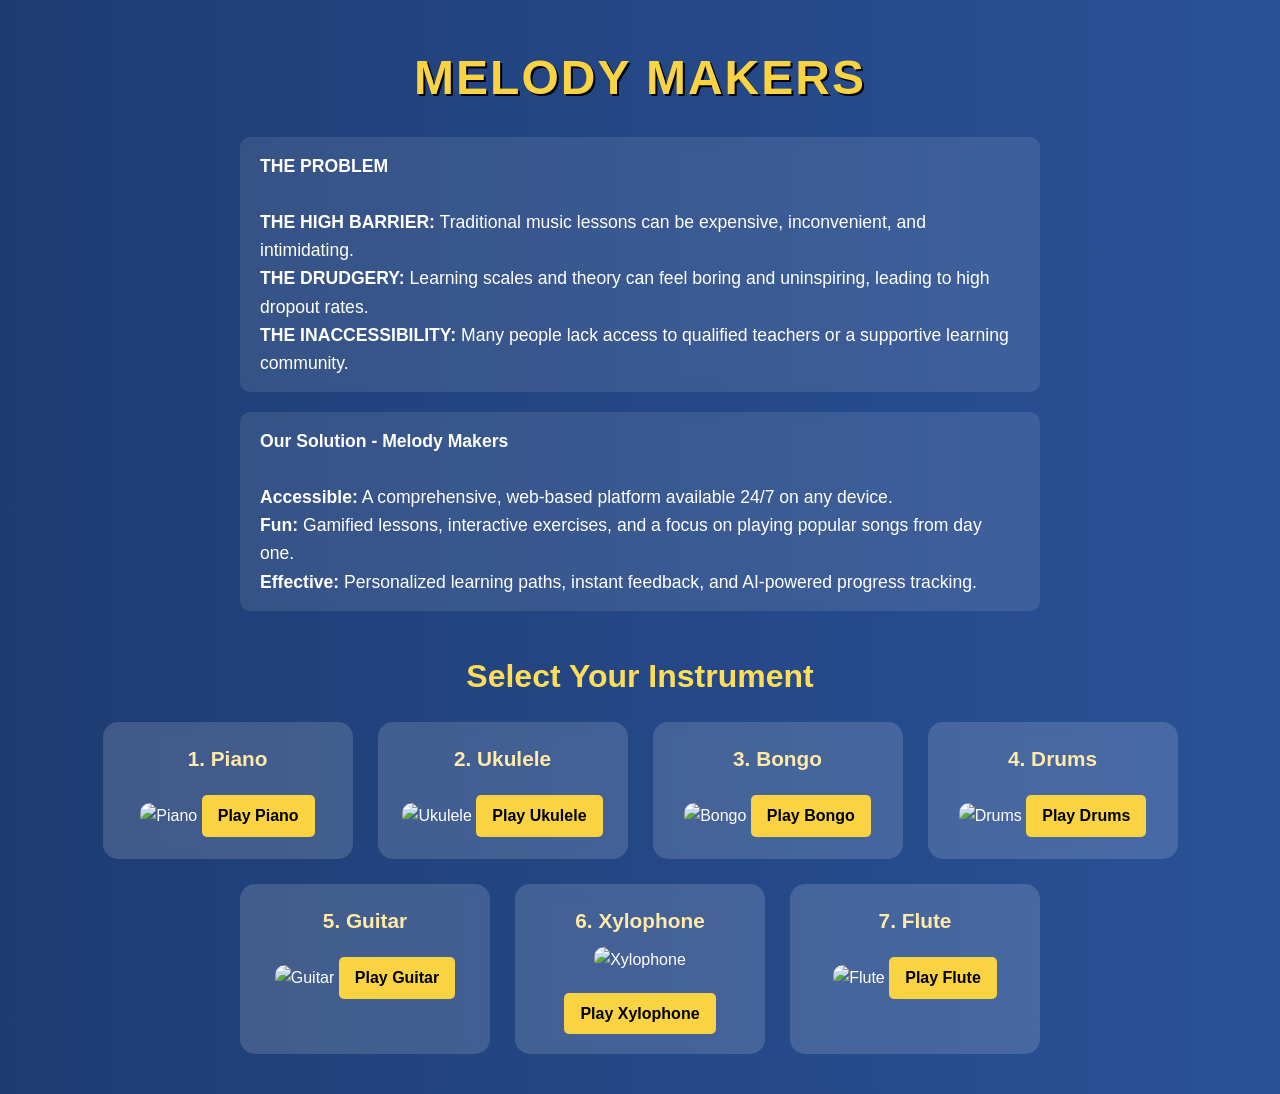
==== index.html @ 173599da "Initial commit" ====
<!DOCTYPE html>
<html lang="en">
<head>
  <meta charset="UTF-8" />
  <meta name="viewport" content="width=device-width, initial-scale=1.0" />
  <title>Melody Makers</title>
  <link rel="stylesheet" href="styles.css" />
</head>
<body>

  <h1>MELODY MAKERS</h1>

  <p>
    <strong>THE PROBLEM</strong><br />
    <br />
    <strong>THE HIGH BARRIER:</strong> Traditional music lessons can be expensive, inconvenient, and intimidating.<br />
    <strong>THE DRUDGERY:</strong> Learning scales and theory can feel boring and uninspiring, leading to high dropout rates.<br />
    <strong>THE INACCESSIBILITY:</strong> Many people lack access to qualified teachers or a supportive learning community.
  </p>

  <p>
    <strong>Our Solution - Melody Makers</strong><br />
    <br />
    <strong>Accessible:</strong> A comprehensive, web-based platform available 24/7 on any device.<br />
    <strong>Fun:</strong> Gamified lessons, interactive exercises, and a focus on playing popular songs from day one.<br />
    <strong>Effective:</strong> Personalized learning paths, instant feedback, and AI-powered progress tracking.
  </p>

  <h2>Select Your Instrument</h2>

  <div class="instrument-grid">
    <div class="instrument-card">
      <h3>1. Piano</h3>
      <img src="https://encrypted-tbn0.gstatic.com/images?q=tbn:ANd9GcT8qZovpCrJ_8V8FeLkaTfq0OWf4HzwZ3XqqunFZbrIHQiDvw3iB2shW95L90-m2WwnU0o&usqp=CAU" alt="Piano" />
      <a href="http://127.0.0.1:5500/piano.html"target="_blank">Play Piano</a>
    </div>

    <div class="instrument-card">
      <h3>2. Ukulele</h3>
      <img src="https://encrypted-tbn0.gstatic.com/images?q=tbn:ANd9GcR0MX16J_7wA7kHQ-VKv4Q18T5GY2uNJvuSEg&s" alt="Ukulele" />
      <a href="http://127.0.0.1:5500/ukulele.html"target="_blank">Play Ukulele</a>
    </div>

    <div class="instrument-card">
      <h3>3. Bongo</h3>
      <img src="https://i.pinimg.com/736x/d9/fe/38/d9fe38a6da326a38996e66b204827a43.jpg" alt="Bongo" />
      <a href="http://127.0.0.1:5500/bongo.html"target="_blank">Play Bongo</a>
    </div>

    <div class="instrument-card">
      <h3>4. Drums</h3>
      <img src="https://encrypted-tbn0.gstatic.com/images?q=tbn:ANd9GcRMWDr8jRsc7w6jm-Mokv5n1e9lMxbYl983Sg&s" alt="Drums" />
      <a href="http://127.0.0.1:5500/drum.html"target="_blank">Play Drums</a>
    </div>

    <div class="instrument-card">
      <h3>5. Guitar</h3>
      <img src="https://encrypted-tbn0.gstatic.com/images?q=tbn:ANd9GcTCVRwQ_88iosGhr3L7LLuhtY3aBguj0gaMog&s" alt="Guitar" />
      <a href="http://127.0.0.1:5500/guitar.html"target="_blank">Play Guitar</a>
    </div>

    <div class="instrument-card">
      <h3>6. Xylophone</h3>
      <img src="https://thumbs.dreamstime.com/b/xylophone-closeup-wooden-percussion-instrument-xylophone-sticks-closeup-nobody-wooden-percussion-instrument-vibraphone-106139422.jpg" alt="Xylophone" />
      <a href="http://127.0.0.1:5500/xylophone.html"target="_blank">Play Xylophone</a>
    </div>

    <div class="instrument-card">
      <h3>7. Flute</h3>
      <img src="https://encrypted-tbn0.gstatic.com/images?q=tbn:ANd9GcTkwaaGVXnFM2BAeSK9j8gS_Mus4oFxYhJeXg&s" alt="Flute" />
      <a href="http://127.0.0.1:5500/flute.html"target="_blank">Play Flute</a>
    </div>
  </div>

</body>
</html>
---- styles.css ----
* {
  margin: 0;
  padding: 0;
  box-sizing: border-box;
}

body {
  font-family: 'Segoe UI', Tahoma, Geneva, Verdana, sans-serif;
  background: linear-gradient(to right, #1e3c72, #2a5298);
  color: #fff;
  padding: 40px 20px;
  line-height: 1.6;
}

h1 {
  text-align: center;
  font-size: 3rem;
  margin-bottom: 20px;
  letter-spacing: 2px;
  color: #f9d342;
  text-shadow: 2px 2px #000;
}

p {
  max-width: 800px;
  margin: 0 auto 20px;
  font-size: 1.1rem;
  background-color: rgba(255, 255, 255, 0.1);
  padding: 15px 20px;
  border-radius: 10px;
  backdrop-filter: blur(4px);
}

h2 {
  text-align: center;
  margin: 40px 0 20px;
  font-size: 2rem;
  color: #ffdd57;
}

.instrument-grid {
  display: flex;
  flex-wrap: wrap;
  justify-content: center;
  gap: 25px;
  margin-top: 20px;
}

.instrument-card {
  background-color: #ffffff26;
  border-radius: 15px;
  padding: 20px;
  width: 250px;
  text-align: center;
  transition: transform 0.3s ease, box-shadow 0.3s ease;
  backdrop-filter: blur(6px);
}

.instrument-card:hover {
  transform: translateY(-10px);
  box-shadow: 0 10px 20px rgba(0, 0, 0, 0.3);
}

.instrument-card h3 {
  margin-bottom: 10px;
  font-size: 1.3rem;
  color: #ffeaa7;
}

.instrument-card img {
  width: 100%;
  height: 150px;
  object-fit: cover;
  border-radius: 10px;
  margin-bottom: 10px;
}

.instrument-card a {
  display: inline-block;
  margin-top: 10px;
  padding: 8px 16px;
  background-color: #f9d342;
  color: #000;
  text-decoration: none;
  border-radius: 5px;
  font-weight: bold;
  transition: background-color 0.3s ease;
}

.instrument-card a:hover {
  background-color: #ffeaa7;
}

/* Responsive */
@media (max-width: 768px) {
  .instrument-card {
    width: 90%;
  }
}
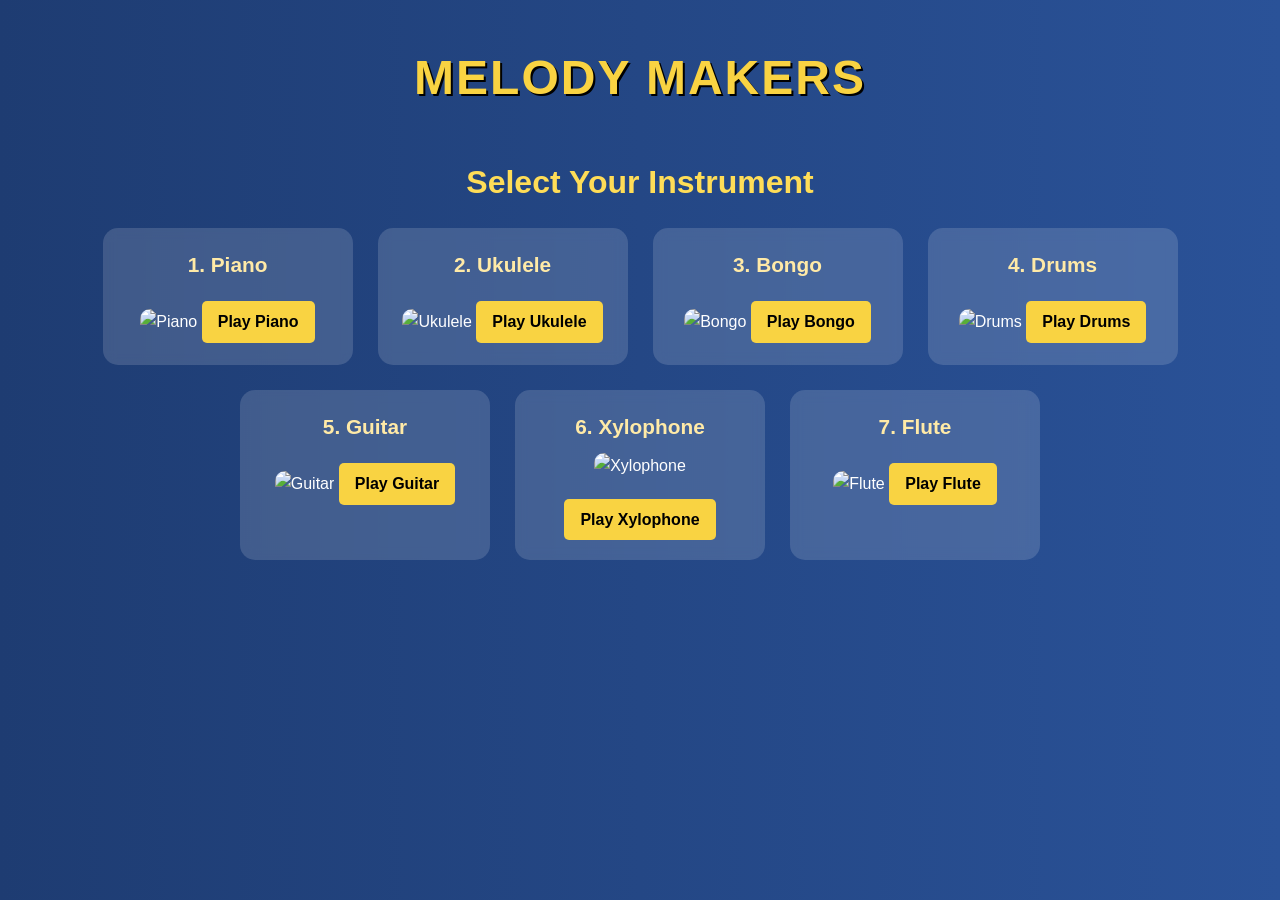
==== commit 7c7bb7fe: "Update index.html" ====
--- a/index.html
+++ b/index.html
@@ -10,67 +10,51 @@
 
   <h1>MELODY MAKERS</h1>
 
-  <p>
-    <strong>THE PROBLEM</strong><br />
-    <br />
-    <strong>THE HIGH BARRIER:</strong> Traditional music lessons can be expensive, inconvenient, and intimidating.<br />
-    <strong>THE DRUDGERY:</strong> Learning scales and theory can feel boring and uninspiring, leading to high dropout rates.<br />
-    <strong>THE INACCESSIBILITY:</strong> Many people lack access to qualified teachers or a supportive learning community.
-  </p>
-
-  <p>
-    <strong>Our Solution - Melody Makers</strong><br />
-    <br />
-    <strong>Accessible:</strong> A comprehensive, web-based platform available 24/7 on any device.<br />
-    <strong>Fun:</strong> Gamified lessons, interactive exercises, and a focus on playing popular songs from day one.<br />
-    <strong>Effective:</strong> Personalized learning paths, instant feedback, and AI-powered progress tracking.
-  </p>
-
   <h2>Select Your Instrument</h2>
 
   <div class="instrument-grid">
     <div class="instrument-card">
       <h3>1. Piano</h3>
       <img src="https://encrypted-tbn0.gstatic.com/images?q=tbn:ANd9GcT8qZovpCrJ_8V8FeLkaTfq0OWf4HzwZ3XqqunFZbrIHQiDvw3iB2shW95L90-m2WwnU0o&usqp=CAU" alt="Piano" />
-      <a href="http://127.0.0.1:5500/piano.html"target="_blank">Play Piano</a>
+      <a href="piano.html"target="_blank">Play Piano</a>
     </div>
 
     <div class="instrument-card">
       <h3>2. Ukulele</h3>
       <img src="https://encrypted-tbn0.gstatic.com/images?q=tbn:ANd9GcR0MX16J_7wA7kHQ-VKv4Q18T5GY2uNJvuSEg&s" alt="Ukulele" />
-      <a href="http://127.0.0.1:5500/ukulele.html"target="_blank">Play Ukulele</a>
+      <a href="ukulele.html"target="_blank">Play Ukulele</a>
     </div>
 
     <div class="instrument-card">
       <h3>3. Bongo</h3>
       <img src="https://i.pinimg.com/736x/d9/fe/38/d9fe38a6da326a38996e66b204827a43.jpg" alt="Bongo" />
-      <a href="http://127.0.0.1:5500/bongo.html"target="_blank">Play Bongo</a>
+      <a href="bongo.html"target="_blank">Play Bongo</a>
     </div>
 
     <div class="instrument-card">
       <h3>4. Drums</h3>
       <img src="https://encrypted-tbn0.gstatic.com/images?q=tbn:ANd9GcRMWDr8jRsc7w6jm-Mokv5n1e9lMxbYl983Sg&s" alt="Drums" />
-      <a href="http://127.0.0.1:5500/drum.html"target="_blank">Play Drums</a>
+      <a href="drum.html"target="_blank">Play Drums</a>
     </div>
 
     <div class="instrument-card">
       <h3>5. Guitar</h3>
       <img src="https://encrypted-tbn0.gstatic.com/images?q=tbn:ANd9GcTCVRwQ_88iosGhr3L7LLuhtY3aBguj0gaMog&s" alt="Guitar" />
-      <a href="http://127.0.0.1:5500/guitar.html"target="_blank">Play Guitar</a>
+      <a href="guitar.html"target="_blank">Play Guitar</a>
     </div>
 
     <div class="instrument-card">
       <h3>6. Xylophone</h3>
       <img src="https://thumbs.dreamstime.com/b/xylophone-closeup-wooden-percussion-instrument-xylophone-sticks-closeup-nobody-wooden-percussion-instrument-vibraphone-106139422.jpg" alt="Xylophone" />
-      <a href="http://127.0.0.1:5500/xylophone.html"target="_blank">Play Xylophone</a>
+      <a href="xylophone.html"target="_blank">Play Xylophone</a>
     </div>
 
     <div class="instrument-card">
       <h3>7. Flute</h3>
       <img src="https://encrypted-tbn0.gstatic.com/images?q=tbn:ANd9GcTkwaaGVXnFM2BAeSK9j8gS_Mus4oFxYhJeXg&s" alt="Flute" />
-      <a href="http://127.0.0.1:5500/flute.html"target="_blank">Play Flute</a>
+      <a href="flute.html"target="_blank">Play Flute</a>
     </div>
   </div>
 
 </body>
-</html>+</html>
